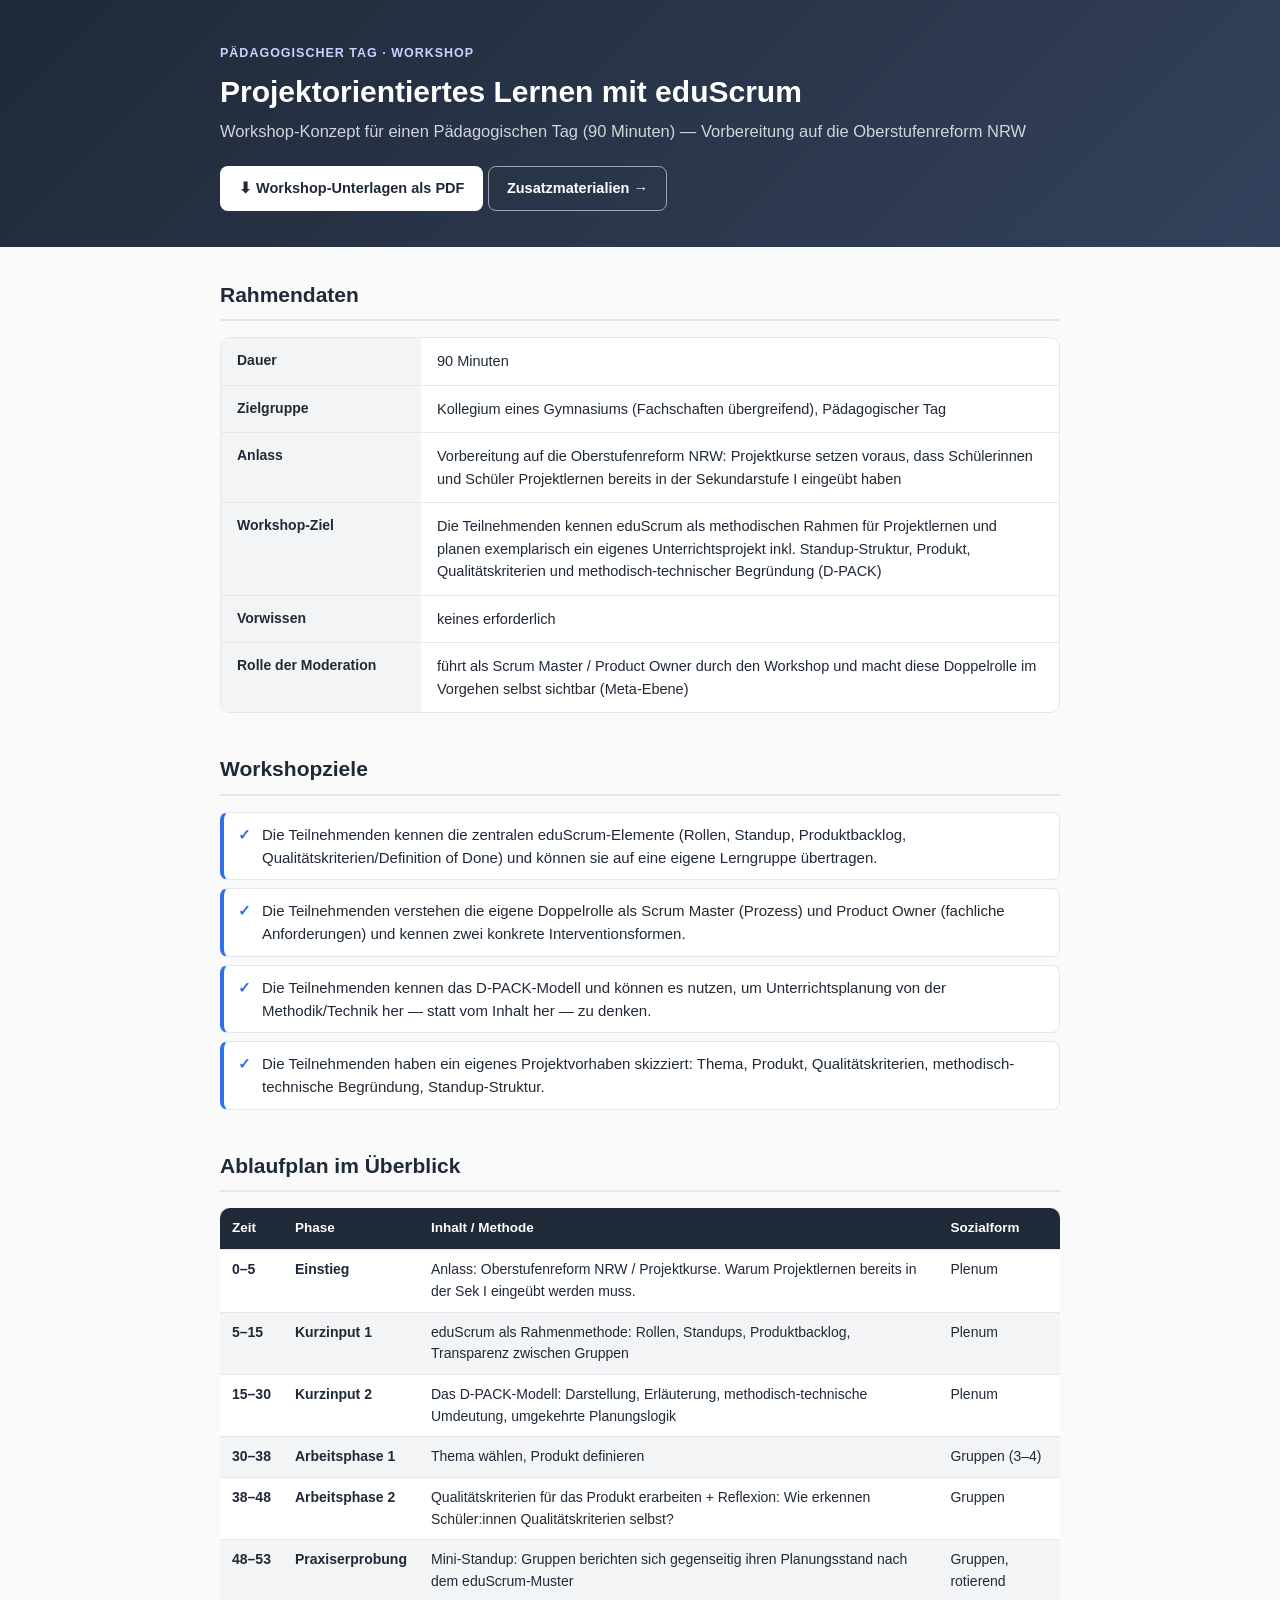
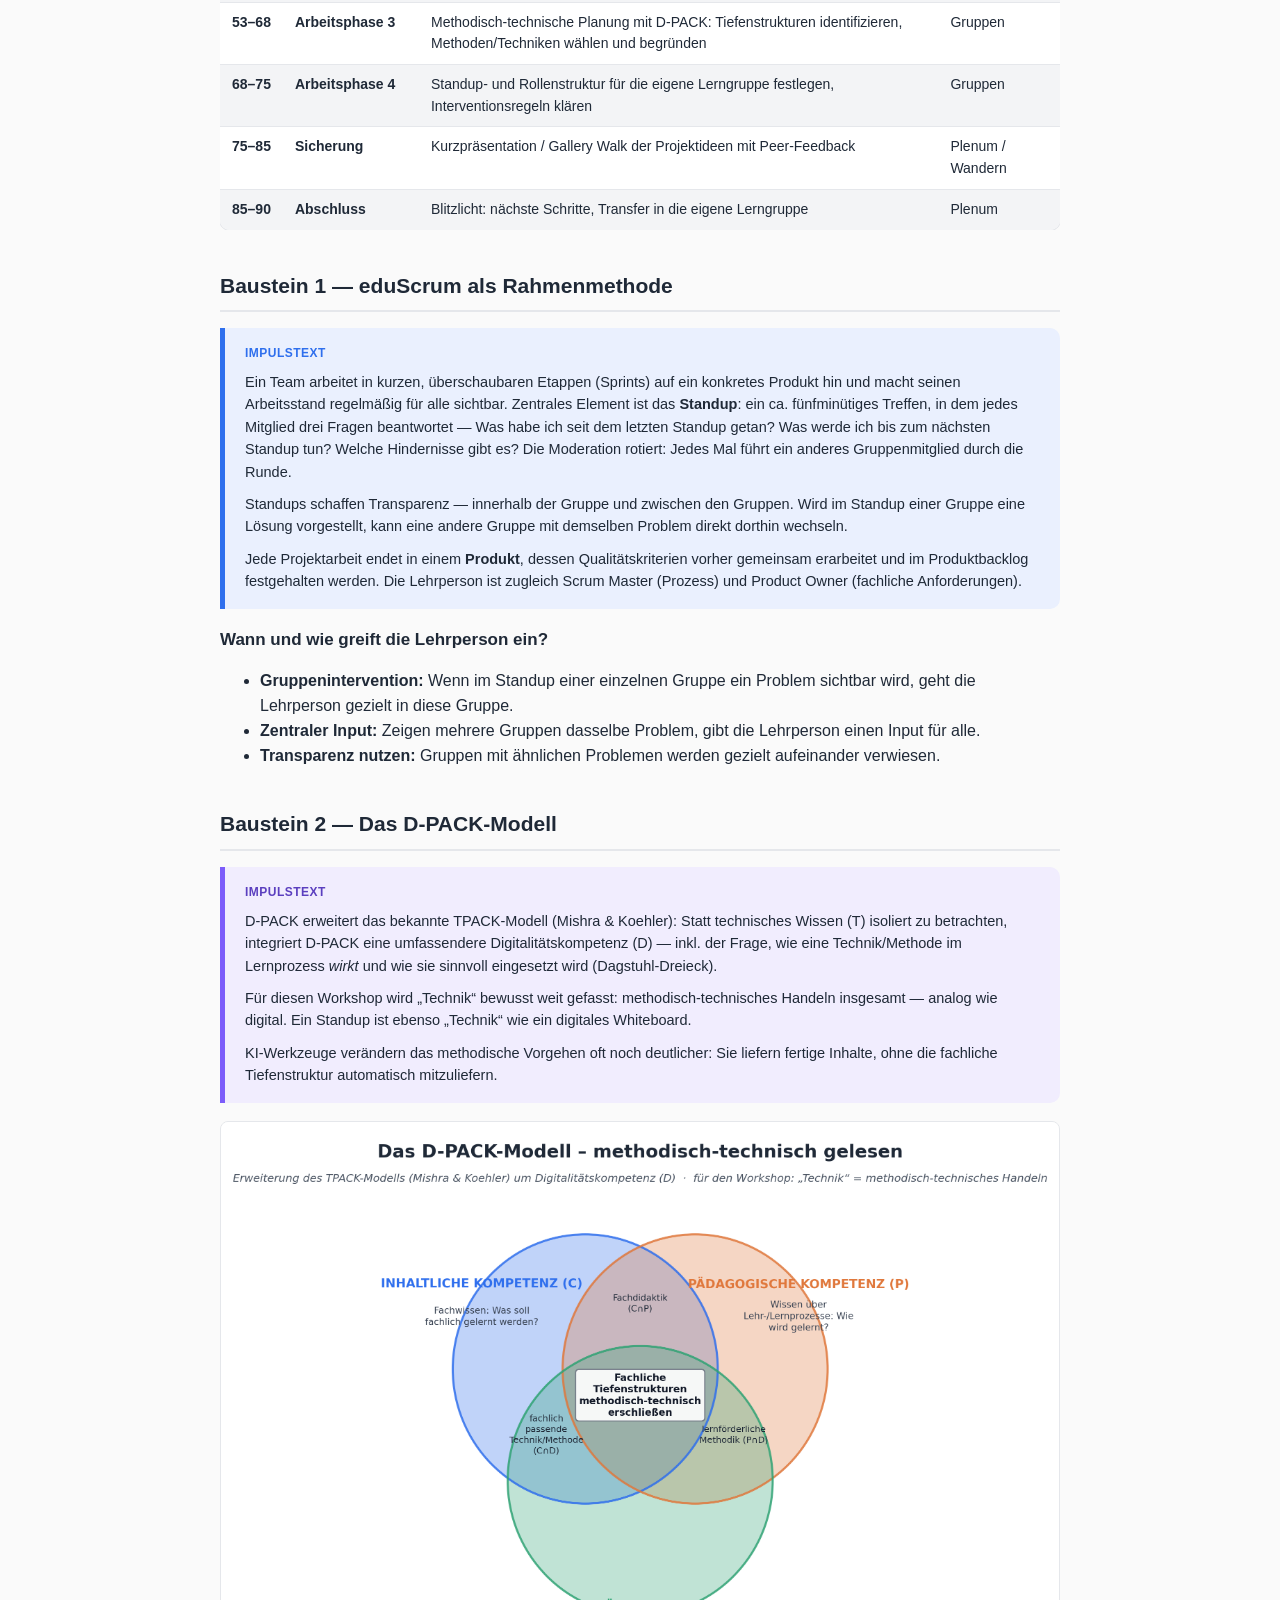
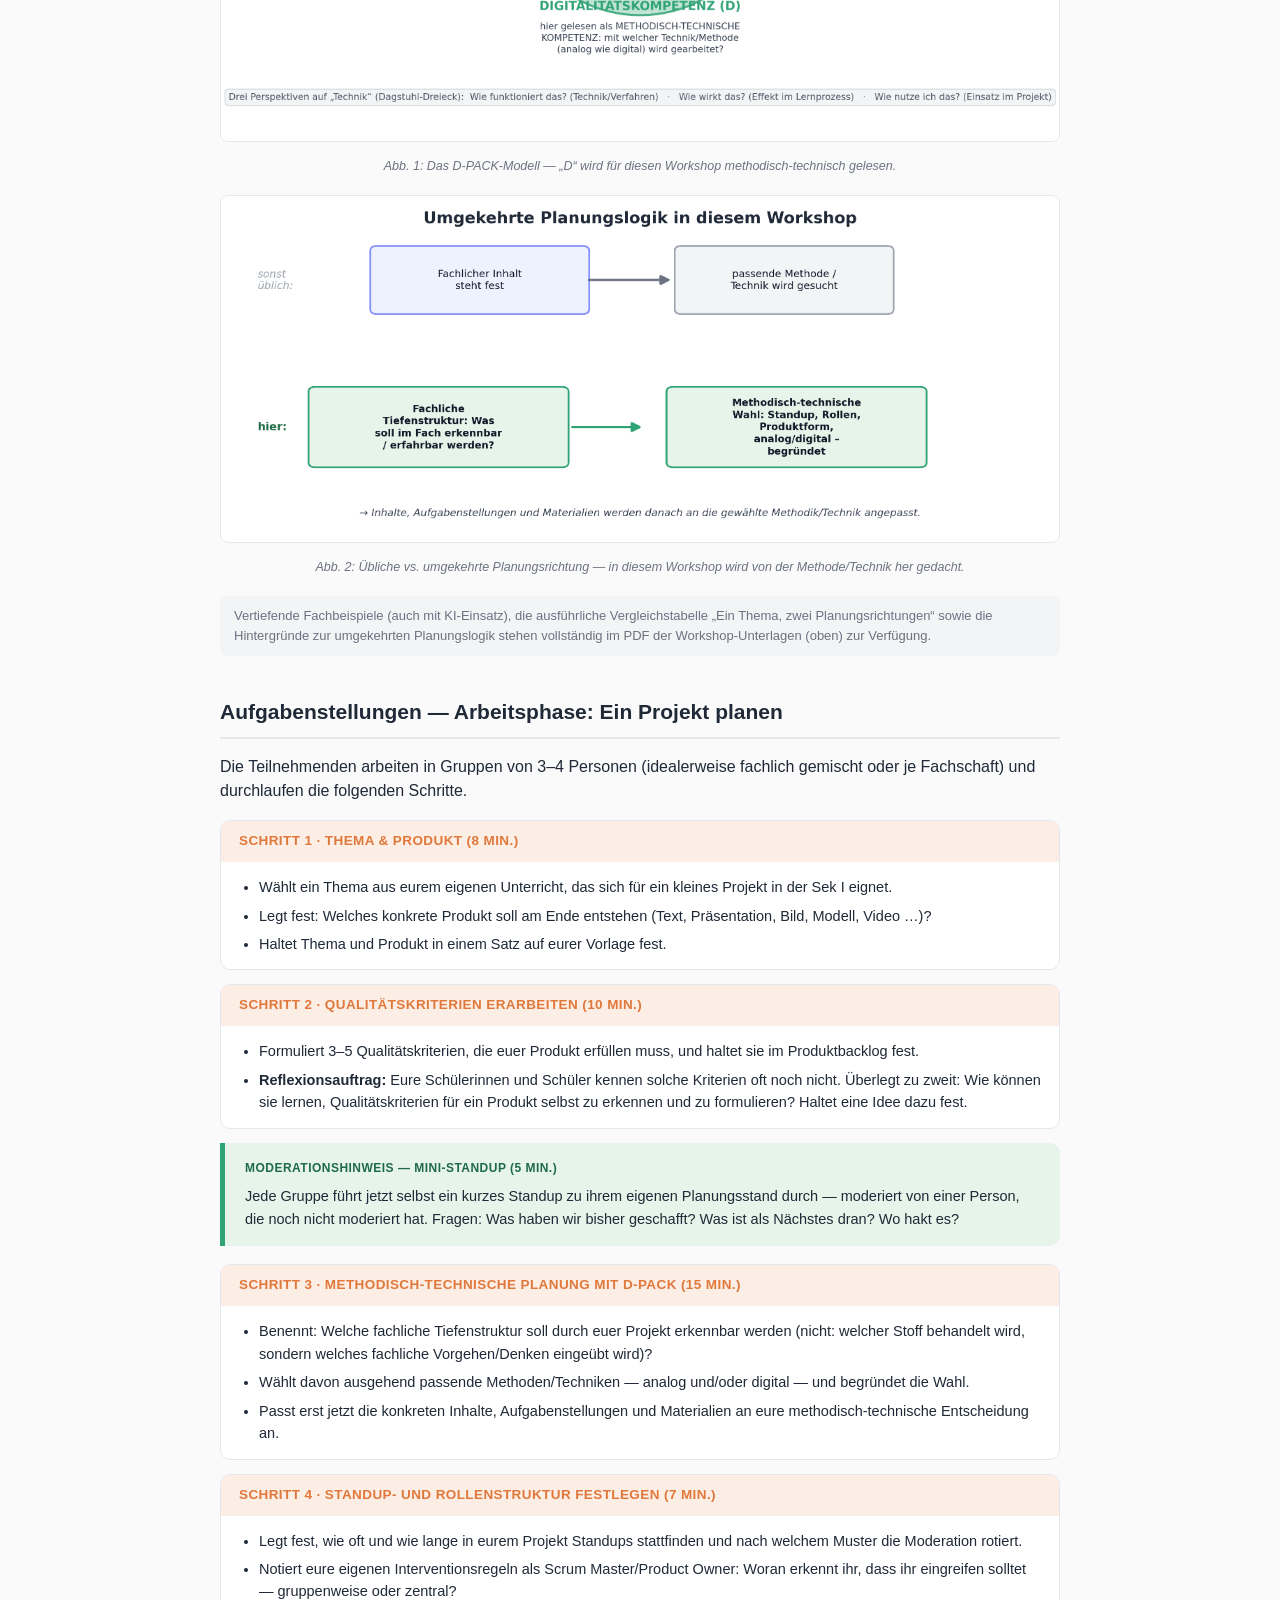
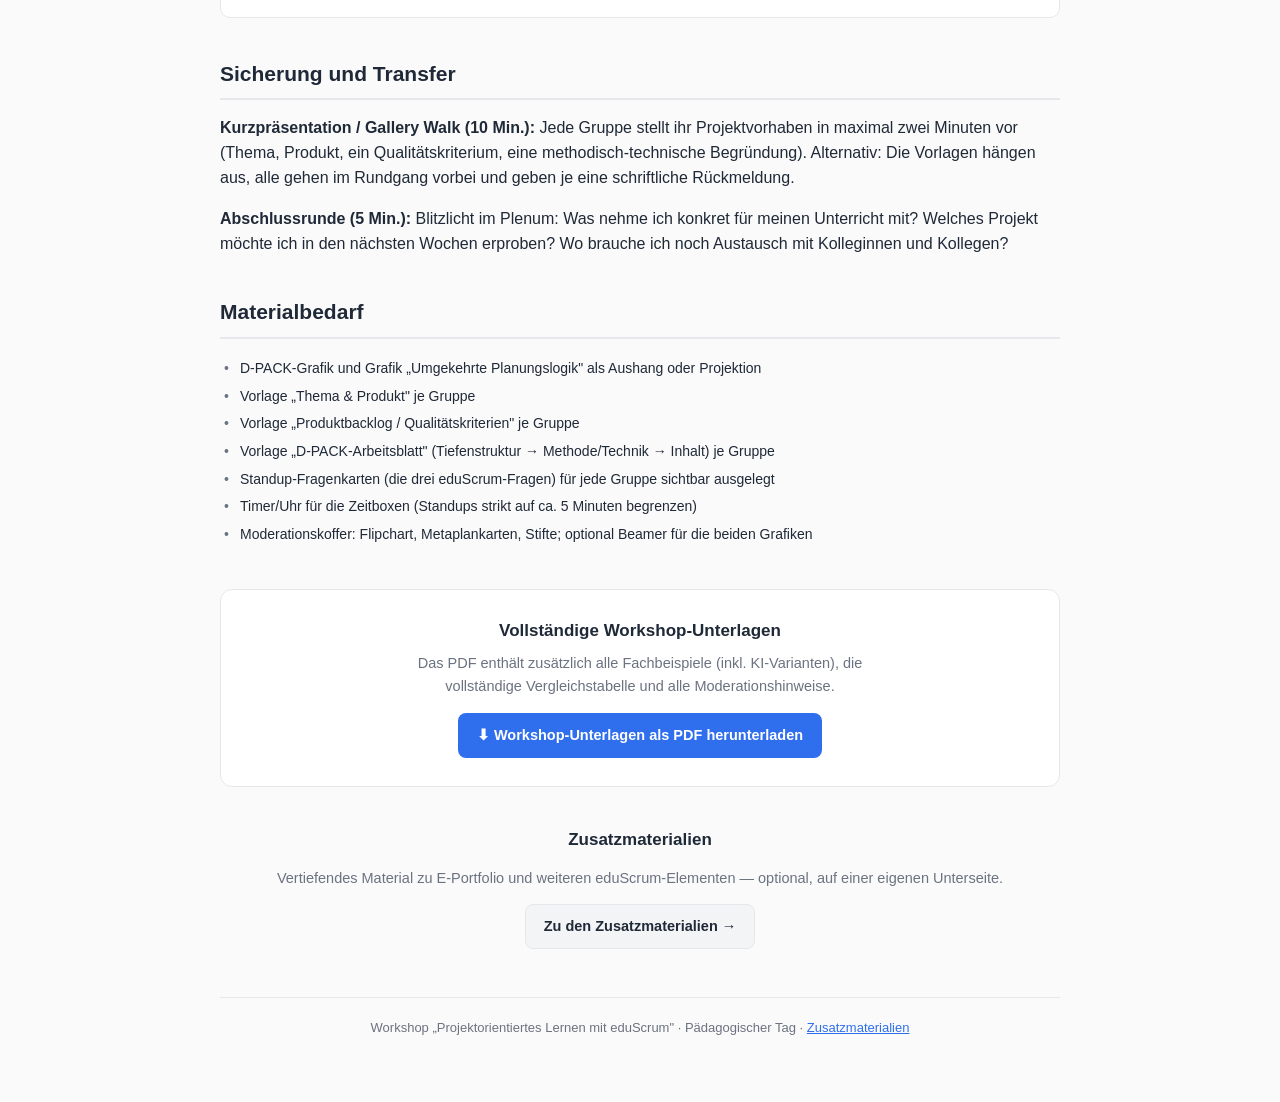
==== index.html @ eadd051d "Hochladen WS" ====
<!DOCTYPE html>
<html lang="de">
<head>
<meta charset="UTF-8">
<meta name="viewport" content="width=device-width, initial-scale=1.0">
<title>Projektorientiertes Lernen mit eduScrum — Workshop</title>
<link rel="stylesheet" href="assets/style.css">
</head>
<body>

<header class="hero">
  <div class="wrap">
    <p class="eyebrow">Pädagogischer Tag · Workshop</p>
    <h1>Projektorientiertes Lernen mit eduScrum</h1>
    <p class="subtitle">Workshop-Konzept für einen Pädagogischen Tag (90 Minuten) — Vorbereitung auf die Oberstufenreform NRW</p>
    <a class="btn btn-primary" href="downloads/workshop_eduscrum_dpack.pdf" download>⬇ Workshop-Unterlagen als PDF</a>
    <a class="btn btn-outline" href="materialien.html">Zusatzmaterialien →</a>
  </div>
</header>

<div class="wrap">

  <section id="rahmen">
    <h2>Rahmendaten</h2>
    <div class="info-grid">
      <div class="k">Dauer</div><div class="v">90 Minuten</div>
      <div class="k">Zielgruppe</div><div class="v">Kollegium eines Gymnasiums (Fachschaften übergreifend), Pädagogischer Tag</div>
      <div class="k">Anlass</div><div class="v">Vorbereitung auf die Oberstufenreform NRW: Projektkurse setzen voraus, dass Schülerinnen und Schüler Projektlernen bereits in der Sekundarstufe I eingeübt haben</div>
      <div class="k">Workshop-Ziel</div><div class="v">Die Teilnehmenden kennen eduScrum als methodischen Rahmen für Projektlernen und planen exemplarisch ein eigenes Unterrichtsprojekt inkl. Standup-Struktur, Produkt, Qualitätskriterien und methodisch-technischer Begründung (D-PACK)</div>
      <div class="k">Vorwissen</div><div class="v">keines erforderlich</div>
      <div class="k">Rolle der Moderation</div><div class="v">führt als Scrum Master / Product Owner durch den Workshop und macht diese Doppelrolle im Vorgehen selbst sichtbar (Meta-Ebene)</div>
    </div>
  </section>

  <section id="ziele">
    <h2>Workshopziele</h2>
    <ul class="goals">
      <li>Die Teilnehmenden kennen die zentralen eduScrum-Elemente (Rollen, Standup, Produktbacklog, Qualitätskriterien/Definition of Done) und können sie auf eine eigene Lerngruppe übertragen.</li>
      <li>Die Teilnehmenden verstehen die eigene Doppelrolle als Scrum Master (Prozess) und Product Owner (fachliche Anforderungen) und kennen zwei konkrete Interventionsformen.</li>
      <li>Die Teilnehmenden kennen das D-PACK-Modell und können es nutzen, um Unterrichtsplanung von der Methodik/Technik her — statt vom Inhalt her — zu denken.</li>
      <li>Die Teilnehmenden haben ein eigenes Projektvorhaben skizziert: Thema, Produkt, Qualitätskriterien, methodisch-technische Begründung, Standup-Struktur.</li>
    </ul>
  </section>

  <section id="verlauf">
    <h2>Ablaufplan im Überblick</h2>
    <div style="overflow-x:auto;">
    <table class="timeline">
      <thead><tr><th>Zeit</th><th>Phase</th><th>Inhalt / Methode</th><th>Sozialform</th></tr></thead>
      <tbody>
        <tr><td class="zeit">0–5</td><td class="phase">Einstieg</td><td>Anlass: Oberstufenreform NRW / Projektkurse. Warum Projektlernen bereits in der Sek I eingeübt werden muss.</td><td>Plenum</td></tr>
        <tr><td class="zeit">5–15</td><td class="phase">Kurzinput 1</td><td>eduScrum als Rahmenmethode: Rollen, Standups, Produktbacklog, Transparenz zwischen Gruppen</td><td>Plenum</td></tr>
        <tr><td class="zeit">15–30</td><td class="phase">Kurzinput 2</td><td>Das D-PACK-Modell: Darstellung, Erläuterung, methodisch-technische Umdeutung, umgekehrte Planungslogik</td><td>Plenum</td></tr>
        <tr><td class="zeit">30–38</td><td class="phase">Arbeitsphase 1</td><td>Thema wählen, Produkt definieren</td><td>Gruppen (3–4)</td></tr>
        <tr><td class="zeit">38–48</td><td class="phase">Arbeitsphase 2</td><td>Qualitätskriterien für das Produkt erarbeiten + Reflexion: Wie erkennen Schüler:innen Qualitätskriterien selbst?</td><td>Gruppen</td></tr>
        <tr><td class="zeit">48–53</td><td class="phase">Praxiserprobung</td><td>Mini-Standup: Gruppen berichten sich gegenseitig ihren Planungsstand nach dem eduScrum-Muster</td><td>Gruppen, rotierend</td></tr>
        <tr><td class="zeit">53–68</td><td class="phase">Arbeitsphase 3</td><td>Methodisch-technische Planung mit D-PACK: Tiefenstrukturen identifizieren, Methoden/Techniken wählen und begründen</td><td>Gruppen</td></tr>
        <tr><td class="zeit">68–75</td><td class="phase">Arbeitsphase 4</td><td>Standup- und Rollenstruktur für die eigene Lerngruppe festlegen, Interventionsregeln klären</td><td>Gruppen</td></tr>
        <tr><td class="zeit">75–85</td><td class="phase">Sicherung</td><td>Kurzpräsentation / Gallery Walk der Projektideen mit Peer-Feedback</td><td>Plenum / Wandern</td></tr>
        <tr><td class="zeit">85–90</td><td class="phase">Abschluss</td><td>Blitzlicht: nächste Schritte, Transfer in die eigene Lerngruppe</td><td>Plenum</td></tr>
      </tbody>
    </table>
    </div>
  </section>

  <section id="eduscrum">
    <h2>Baustein 1 — eduScrum als Rahmenmethode</h2>
    <div class="callout">
      <p class="label">Impulstext</p>
      <p>Ein Team arbeitet in kurzen, überschaubaren Etappen (Sprints) auf ein konkretes Produkt hin und macht seinen Arbeitsstand regelmäßig für alle sichtbar. Zentrales Element ist das <strong>Standup</strong>: ein ca. fünfminütiges Treffen, in dem jedes Mitglied drei Fragen beantwortet — Was habe ich seit dem letzten Standup getan? Was werde ich bis zum nächsten Standup tun? Welche Hindernisse gibt es? Die Moderation rotiert: Jedes Mal führt ein anderes Gruppenmitglied durch die Runde.</p>
      <p>Standups schaffen Transparenz — innerhalb der Gruppe und zwischen den Gruppen. Wird im Standup einer Gruppe eine Lösung vorgestellt, kann eine andere Gruppe mit demselben Problem direkt dorthin wechseln.</p>
      <p>Jede Projektarbeit endet in einem <strong>Produkt</strong>, dessen Qualitätskriterien vorher gemeinsam erarbeitet und im Produktbacklog festgehalten werden. Die Lehrperson ist zugleich Scrum Master (Prozess) und Product Owner (fachliche Anforderungen).</p>
    </div>
    <h3>Wann und wie greift die Lehrperson ein?</h3>
    <ul>
      <li><strong>Gruppenintervention:</strong> Wenn im Standup einer einzelnen Gruppe ein Problem sichtbar wird, geht die Lehrperson gezielt in diese Gruppe.</li>
      <li><strong>Zentraler Input:</strong> Zeigen mehrere Gruppen dasselbe Problem, gibt die Lehrperson einen Input für alle.</li>
      <li><strong>Transparenz nutzen:</strong> Gruppen mit ähnlichen Problemen werden gezielt aufeinander verwiesen.</li>
    </ul>
  </section>

  <section id="dpack">
    <h2>Baustein 2 — Das D-PACK-Modell</h2>
    <div class="callout violet">
      <p class="label">Impulstext</p>
      <p>D-PACK erweitert das bekannte TPACK-Modell (Mishra &amp; Koehler): Statt technisches Wissen (T) isoliert zu betrachten, integriert D-PACK eine umfassendere Digitalitätskompetenz (D) — inkl. der Frage, wie eine Technik/Methode im Lernprozess <em>wirkt</em> und wie sie sinnvoll eingesetzt wird (Dagstuhl-Dreieck).</p>
      <p>Für diesen Workshop wird „Technik“ bewusst weit gefasst: methodisch-technisches Handeln insgesamt — analog wie digital. Ein Standup ist ebenso „Technik“ wie ein digitales Whiteboard.</p>
      <p>KI-Werkzeuge verändern das methodische Vorgehen oft noch deutlicher: Sie liefern fertige Inhalte, ohne die fachliche Tiefenstruktur automatisch mitzuliefern.</p>
    </div>
    <figure>
      <img src="assets/dpack_diagram.png" alt="Das D-PACK-Modell: Content-, Pedagogy- und Digitalitätskompetenz mit Schnittmengen">
      <figcaption>Abb. 1: Das D-PACK-Modell — „D“ wird für diesen Workshop methodisch-technisch gelesen.</figcaption>
    </figure>
    <figure>
      <img src="assets/planning_logic.png" alt="Übliche vs. umgekehrte Planungsrichtung">
      <figcaption>Abb. 2: Übliche vs. umgekehrte Planungsrichtung — in diesem Workshop wird von der Methode/Technik her gedacht.</figcaption>
    </figure>
    <p class="status-note">Vertiefende Fachbeispiele (auch mit KI-Einsatz), die ausführliche Vergleichstabelle „Ein Thema, zwei Planungsrichtungen“ sowie die Hintergründe zur umgekehrten Planungslogik stehen vollständig im PDF der Workshop-Unterlagen (oben) zur Verfügung.</p>
  </section>

  <section id="aufgaben">
    <h2>Aufgabenstellungen — Arbeitsphase: Ein Projekt planen</h2>
    <p>Die Teilnehmenden arbeiten in Gruppen von 3–4 Personen (idealerweise fachlich gemischt oder je Fachschaft) und durchlaufen die folgenden Schritte.</p>

    <div class="task-step">
      <div class="task-head">Schritt 1 · Thema &amp; Produkt (8 Min.)</div>
      <div class="task-body">
        <ul>
          <li>Wählt ein Thema aus eurem eigenen Unterricht, das sich für ein kleines Projekt in der Sek I eignet.</li>
          <li>Legt fest: Welches konkrete Produkt soll am Ende entstehen (Text, Präsentation, Bild, Modell, Video …)?</li>
          <li>Haltet Thema und Produkt in einem Satz auf eurer Vorlage fest.</li>
        </ul>
      </div>
    </div>

    <div class="task-step">
      <div class="task-head">Schritt 2 · Qualitätskriterien erarbeiten (10 Min.)</div>
      <div class="task-body">
        <ul>
          <li>Formuliert 3–5 Qualitätskriterien, die euer Produkt erfüllen muss, und haltet sie im Produktbacklog fest.</li>
          <li><strong>Reflexionsauftrag:</strong> Eure Schülerinnen und Schüler kennen solche Kriterien oft noch nicht. Überlegt zu zweit: Wie können sie lernen, Qualitätskriterien für ein Produkt selbst zu erkennen und zu formulieren? Haltet eine Idee dazu fest.</li>
        </ul>
      </div>
    </div>

    <div class="callout green">
      <p class="label">Moderationshinweis — Mini-Standup (5 Min.)</p>
      <p>Jede Gruppe führt jetzt selbst ein kurzes Standup zu ihrem eigenen Planungsstand durch — moderiert von einer Person, die noch nicht moderiert hat. Fragen: Was haben wir bisher geschafft? Was ist als Nächstes dran? Wo hakt es?</p>
    </div>

    <div class="task-step">
      <div class="task-head">Schritt 3 · Methodisch-technische Planung mit D-PACK (15 Min.)</div>
      <div class="task-body">
        <ul>
          <li>Benennt: Welche fachliche Tiefenstruktur soll durch euer Projekt erkennbar werden (nicht: welcher Stoff behandelt wird, sondern welches fachliche Vorgehen/Denken eingeübt wird)?</li>
          <li>Wählt davon ausgehend passende Methoden/Techniken — analog und/oder digital — und begründet die Wahl.</li>
          <li>Passt erst jetzt die konkreten Inhalte, Aufgabenstellungen und Materialien an eure methodisch-technische Entscheidung an.</li>
        </ul>
      </div>
    </div>

    <div class="task-step">
      <div class="task-head">Schritt 4 · Standup- und Rollenstruktur festlegen (7 Min.)</div>
      <div class="task-body">
        <ul>
          <li>Legt fest, wie oft und wie lange in eurem Projekt Standups stattfinden und nach welchem Muster die Moderation rotiert.</li>
          <li>Notiert eure eigenen Interventionsregeln als Scrum Master/Product Owner: Woran erkennt ihr, dass ihr eingreifen solltet — gruppenweise oder zentral?</li>
        </ul>
      </div>
    </div>
  </section>

  <section id="sicherung">
    <h2>Sicherung und Transfer</h2>
    <p><strong>Kurzpräsentation / Gallery Walk (10 Min.):</strong> Jede Gruppe stellt ihr Projektvorhaben in maximal zwei Minuten vor (Thema, Produkt, ein Qualitätskriterium, eine methodisch-technische Begründung). Alternativ: Die Vorlagen hängen aus, alle gehen im Rundgang vorbei und geben je eine schriftliche Rückmeldung.</p>
    <p><strong>Abschlussrunde (5 Min.):</strong> Blitzlicht im Plenum: Was nehme ich konkret für meinen Unterricht mit? Welches Projekt möchte ich in den nächsten Wochen erproben? Wo brauche ich noch Austausch mit Kolleginnen und Kollegen?</p>
  </section>

  <section id="material">
    <h2>Materialbedarf</h2>
    <ul class="materiallist">
      <li>D-PACK-Grafik und Grafik „Umgekehrte Planungslogik" als Aushang oder Projektion</li>
      <li>Vorlage „Thema &amp; Produkt" je Gruppe</li>
      <li>Vorlage „Produktbacklog / Qualitätskriterien" je Gruppe</li>
      <li>Vorlage „D-PACK-Arbeitsblatt" (Tiefenstruktur → Methode/Technik → Inhalt) je Gruppe</li>
      <li>Standup-Fragenkarten (die drei eduScrum-Fragen) für jede Gruppe sichtbar ausgelegt</li>
      <li>Timer/Uhr für die Zeitboxen (Standups strikt auf ca. 5 Minuten begrenzen)</li>
      <li>Moderationskoffer: Flipchart, Metaplankarten, Stifte; optional Beamer für die beiden Grafiken</li>
    </ul>
  </section>

  <section id="downloads" style="text-align:center; background:#fff; border:1px solid var(--border); border-radius:12px; padding:28px 20px;">
    <h3 style="margin-top:0;">Vollständige Workshop-Unterlagen</h3>
    <p style="font-size:14.5px; color:var(--gray); max-width:520px; margin:0 auto 16px;">Das PDF enthält zusätzlich alle Fachbeispiele (inkl. KI-Varianten), die vollständige Vergleichstabelle und alle Moderationshinweise.</p>
    <a class="btn btn-download" href="downloads/workshop_eduscrum_dpack.pdf" download>⬇ Workshop-Unterlagen als PDF herunterladen</a>
  </section>

  <section id="zusatz-link" style="text-align:center;">
    <h3>Zusatzmaterialien</h3>
    <p style="font-size:14.5px; color:var(--gray);">Vertiefendes Material zu E-Portfolio und weiteren eduScrum-Elementen — optional, auf einer eigenen Unterseite.</p>
    <a class="btn btn-secondary" href="materialien.html">Zu den Zusatzmaterialien →</a>
  </section>

  <footer class="page-footer">
    Workshop „Projektorientiertes Lernen mit eduScrum" · Pädagogischer Tag · <a href="materialien.html">Zusatzmaterialien</a>
  </footer>

</div>
</body>
</html>
---- assets/style.css ----
:root {
  --blue: #2F6FED;
  --blue-light: #EAF0FE;
  --green: #2FA374;
  --green-light: #E6F4EA;
  --orange: #E0783C;
  --orange-light: #FCEEE4;
  --violet: #7C5CFA;
  --violet-light: #F1EDFE;
  --violet-label: #5B3FBF;
  --teal: #0E9488;
  --teal-light: #E6F7F5;
  --gray: #6B7280;
  --gray-light: #F3F4F6;
  --dark: #1F2937;
  --border: #E5E7EB;
  --bg: #FAFAFA;
}

* { box-sizing: border-box; }

body {
  margin: 0;
  font-family: "Segoe UI", -apple-system, BlinkMacSystemFont, Calibri, Roboto, Arial, sans-serif;
  color: var(--dark);
  background: var(--bg);
  line-height: 1.55;
}

.wrap {
  max-width: 880px;
  margin: 0 auto;
  padding: 0 20px 64px;
}

header.hero {
  background: linear-gradient(135deg, var(--dark) 0%, #33415c 100%);
  color: #fff;
  padding: 44px 20px 36px;
  margin-bottom: 32px;
}

header.hero .wrap { padding-bottom: 0; }

.eyebrow {
  text-transform: uppercase;
  letter-spacing: 0.08em;
  font-size: 12.5px;
  font-weight: 600;
  color: #C7D2FE;
  margin: 0 0 10px;
}

h1 {
  font-size: 30px;
  margin: 0 0 8px;
  line-height: 1.25;
}

.subtitle {
  font-size: 16.5px;
  color: #D1D5DB;
  margin: 0 0 22px;
}

nav.crumb {
  font-size: 14px;
  margin-bottom: 6px;
}
nav.crumb a { color: #C7D2FE; }

.btn {
  display: inline-flex;
  align-items: center;
  gap: 8px;
  padding: 10px 18px;
  border-radius: 8px;
  font-weight: 600;
  font-size: 14.5px;
  text-decoration: none;
  border: 1.5px solid transparent;
  transition: transform .05s ease;
}
.btn:active { transform: scale(0.98); }

.btn-primary {
  background: #fff;
  color: var(--dark);
}
.btn-primary:hover { background: #EEF0F3; }

.btn-outline {
  background: transparent;
  color: #fff;
  border-color: rgba(255,255,255,0.55);
}
.btn-outline:hover { background: rgba(255,255,255,0.12); }

.btn-download {
  background: var(--blue);
  color: #fff;
}
.btn-download:hover { background: #2559c7; }

.btn-secondary {
  background: var(--gray-light);
  color: var(--dark);
  border-color: var(--border);
}
.btn-secondary:hover { background: #E9EAEC; }

section { margin-bottom: 40px; }

h2 {
  font-size: 21px;
  border-bottom: 2px solid var(--border);
  padding-bottom: 8px;
  margin: 0 0 16px;
}

h3 {
  font-size: 17px;
  margin: 0 0 8px;
}

.info-grid {
  display: grid;
  grid-template-columns: 200px 1fr;
  border: 1px solid var(--border);
  border-radius: 10px;
  overflow: hidden;
  background: #fff;
}
.info-grid > div { padding: 12px 16px; border-bottom: 1px solid var(--border); }
.info-grid > div:nth-last-child(-n+2) { border-bottom: none; }
.info-grid .k {
  background: var(--gray-light);
  font-weight: 600;
  font-size: 14px;
}
.info-grid .v { font-size: 14.5px; }

@media (max-width: 560px) {
  .info-grid { grid-template-columns: 1fr; }
  .info-grid .k { border-bottom: none; padding-bottom: 4px; }
  .info-grid .v { padding-top: 0; }
}

ul.goals { padding-left: 0; list-style: none; margin: 0; }
ul.goals li {
  position: relative;
  padding: 10px 14px 10px 38px;
  margin-bottom: 8px;
  background: #fff;
  border: 1px solid var(--border);
  border-left: 4px solid var(--blue);
  border-radius: 8px;
  font-size: 15px;
}
ul.goals li::before {
  content: "✓";
  position: absolute;
  left: 14px;
  top: 10px;
  color: var(--blue);
  font-weight: 700;
}

table.timeline {
  width: 100%;
  border-collapse: collapse;
  background: #fff;
  border-radius: 10px;
  overflow: hidden;
  font-size: 14px;
  box-shadow: 0 0 0 1px var(--border);
}
table.timeline th {
  background: var(--dark);
  color: #fff;
  text-align: left;
  padding: 10px 12px;
  font-weight: 600;
  font-size: 13.5px;
}
table.timeline td {
  padding: 9px 12px;
  border-top: 1px solid var(--border);
  vertical-align: top;
}
table.timeline tr:nth-child(even) td { background: var(--gray-light); }
table.timeline td.zeit { font-weight: 700; white-space: nowrap; }
table.timeline td.phase { font-weight: 600; white-space: nowrap; }

.callout {
  border-left: 5px solid var(--blue);
  background: var(--blue-light);
  border-radius: 0 10px 10px 0;
  padding: 16px 20px;
  margin: 0 0 18px;
}
.callout .label {
  text-transform: uppercase;
  letter-spacing: 0.04em;
  font-weight: 700;
  font-size: 12px;
  color: var(--blue);
  margin: 0 0 8px;
}
.callout p { margin: 0 0 10px; font-size: 14.5px; }
.callout p:last-child { margin-bottom: 0; }

.callout.green { border-color: var(--green); background: var(--green-light); }
.callout.green .label { color: #1F6B46; }
.callout.orange { border-color: var(--orange); background: var(--orange-light); }
.callout.orange .label { color: var(--orange); }
.callout.violet { border-color: var(--violet); background: var(--violet-light); }
.callout.violet .label { color: var(--violet-label); }
.callout.teal { border-color: var(--teal); background: var(--teal-light); }
.callout.teal .label { color: #0B6E64; }

.task-step {
  background: #fff;
  border: 1px solid var(--border);
  border-radius: 10px;
  margin-bottom: 14px;
  overflow: hidden;
}
.task-step .task-head {
  background: var(--orange-light);
  color: var(--orange);
  font-weight: 700;
  font-size: 13.5px;
  padding: 10px 18px;
  text-transform: uppercase;
  letter-spacing: 0.03em;
}
.task-step .task-body { padding: 14px 18px; font-size: 14.5px; }
.task-step .task-body ul { margin: 0; padding-left: 20px; }
.task-step .task-body li { margin-bottom: 6px; }
.task-step .task-body li:last-child { margin-bottom: 0; }

figure {
  margin: 18px 0;
  text-align: center;
}
figure img {
  max-width: 100%;
  border-radius: 8px;
  border: 1px solid var(--border);
}
figcaption {
  font-size: 12.5px;
  color: var(--gray);
  font-style: italic;
  margin-top: 8px;
}

.material-card {
  background: #fff;
  border: 1px solid var(--border);
  border-radius: 12px;
  padding: 22px 24px;
  margin-bottom: 22px;
}
.material-card .tag {
  display: inline-block;
  font-size: 11.5px;
  font-weight: 700;
  text-transform: uppercase;
  letter-spacing: 0.05em;
  padding: 3px 10px;
  border-radius: 999px;
  margin-bottom: 10px;
}
.material-card.teal .tag { background: var(--teal-light); color: #0B6E64; }
.material-card.violet .tag { background: var(--violet-light); color: var(--violet-label); }
.material-card h3 { margin-bottom: 10px; font-size: 19px; }
.material-card p { font-size: 14.5px; margin: 0 0 12px; }
.material-card ul { font-size: 14.5px; padding-left: 20px; margin: 0 0 14px; }
.material-card li { margin-bottom: 5px; }

.status-note {
  font-size: 13px;
  color: var(--gray);
  background: var(--gray-light);
  border-radius: 8px;
  padding: 10px 14px;
  margin-bottom: 14px;
}

.materiallist { list-style: none; padding: 0; margin: 0 0 14px; }
.materiallist li { padding: 3px 0 3px 20px; position: relative; font-size: 14px; }
.materiallist li::before { content: "•"; position: absolute; left: 4px; color: var(--gray); }

footer.page-footer {
  border-top: 1px solid var(--border);
  margin-top: 48px;
  padding-top: 20px;
  font-size: 13px;
  color: var(--gray);
  text-align: center;
}
footer.page-footer a { color: var(--blue); }
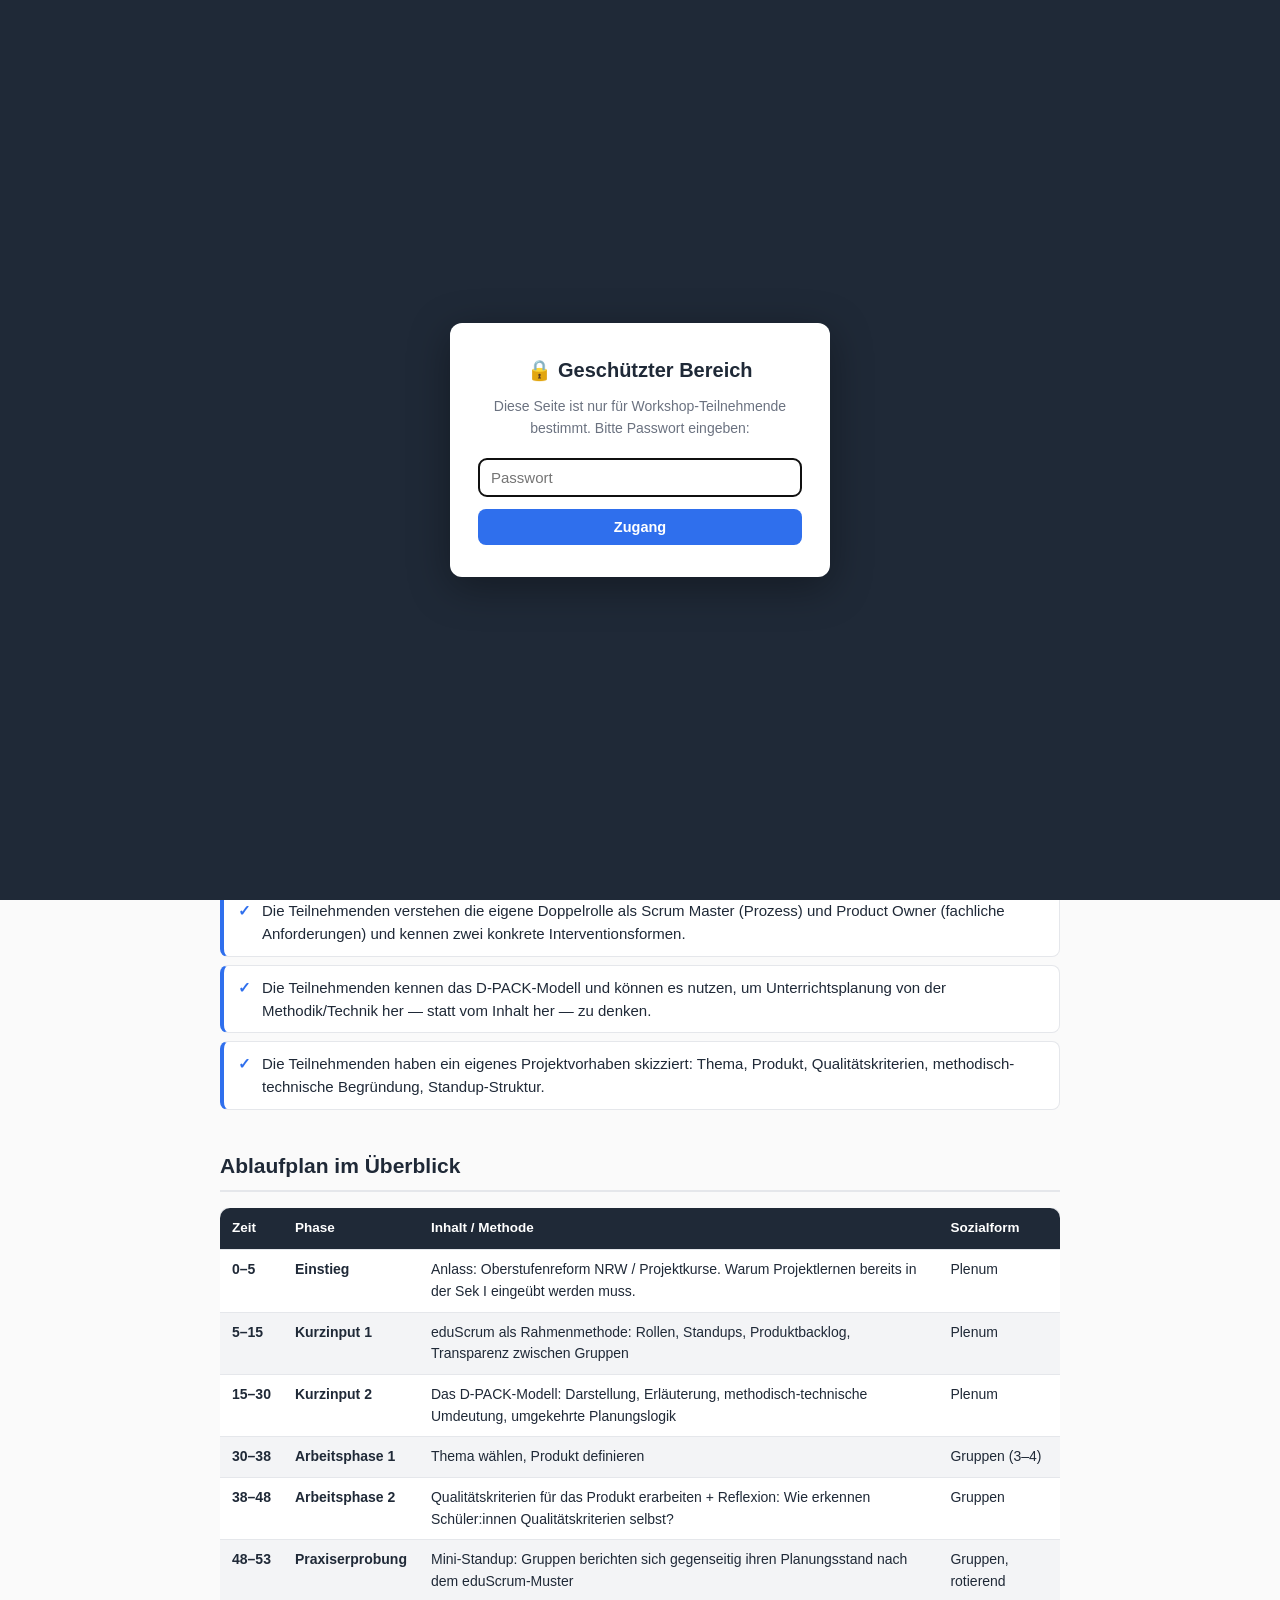
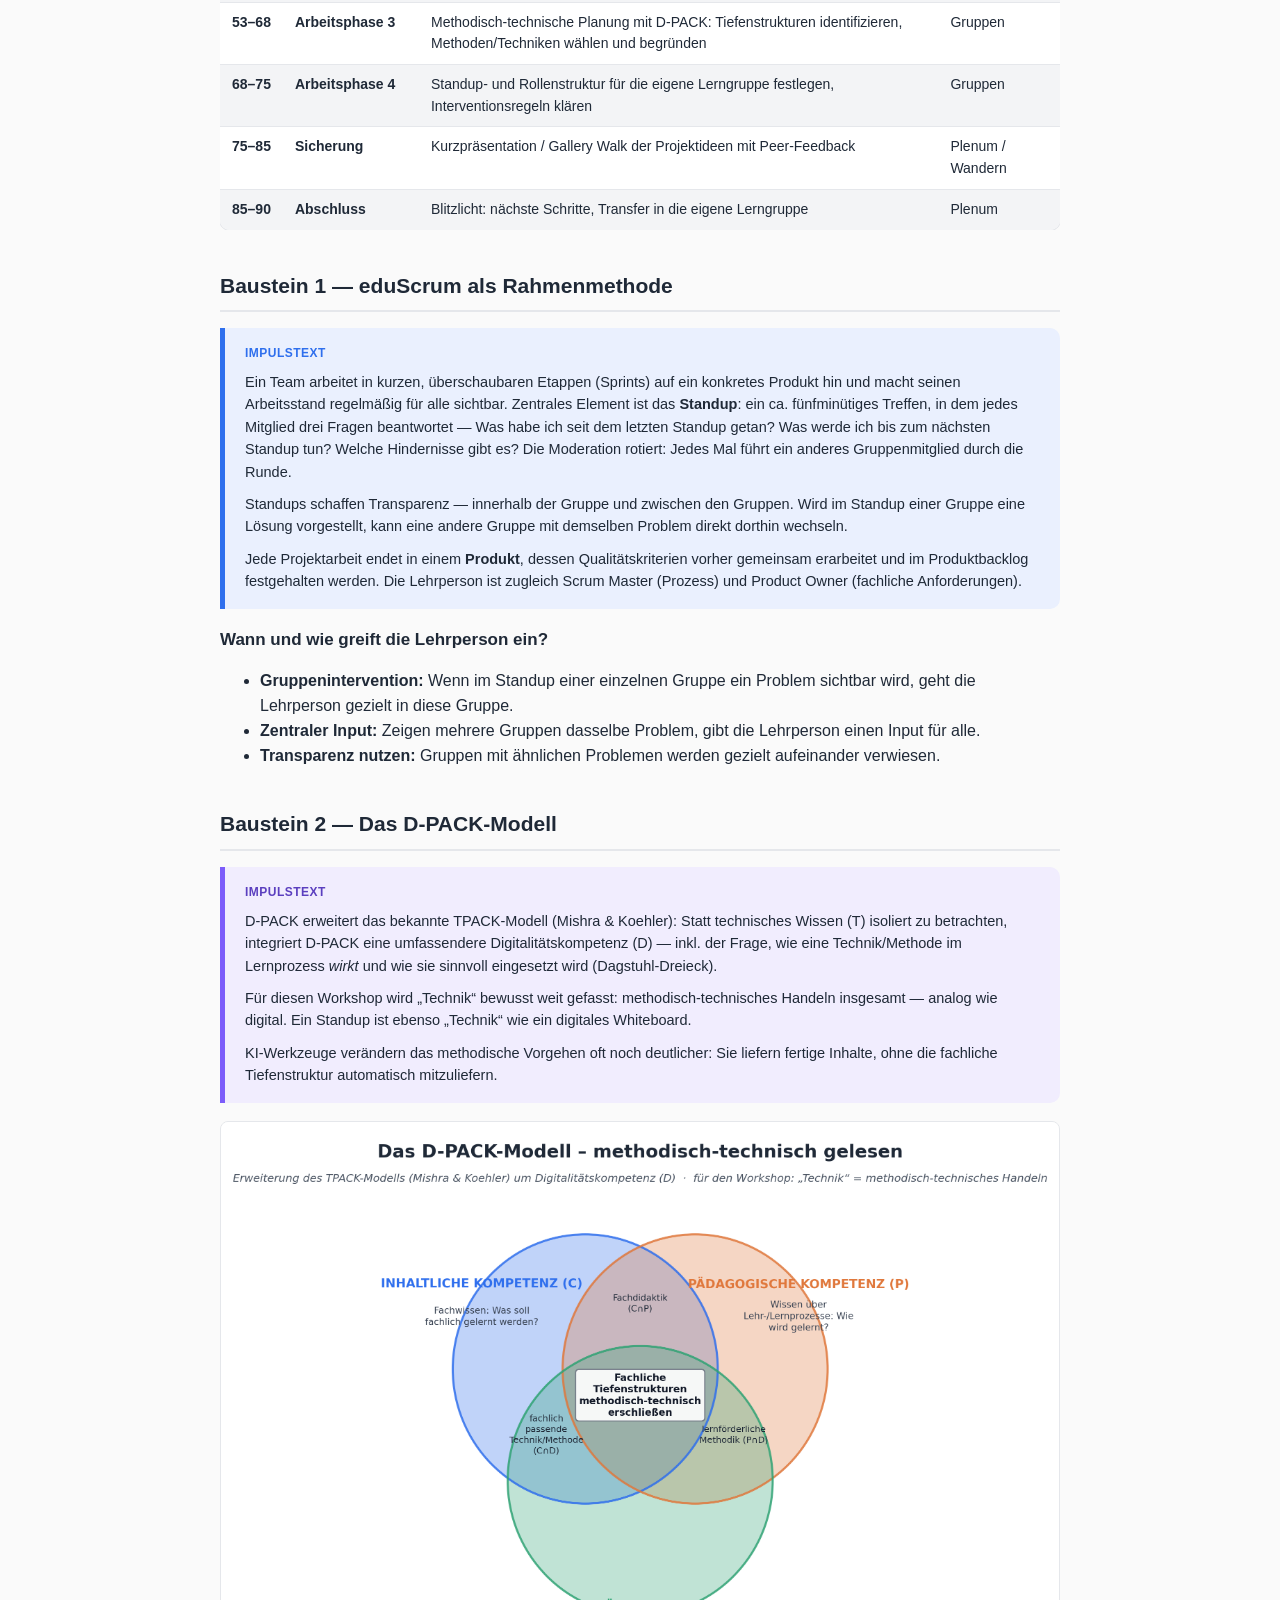
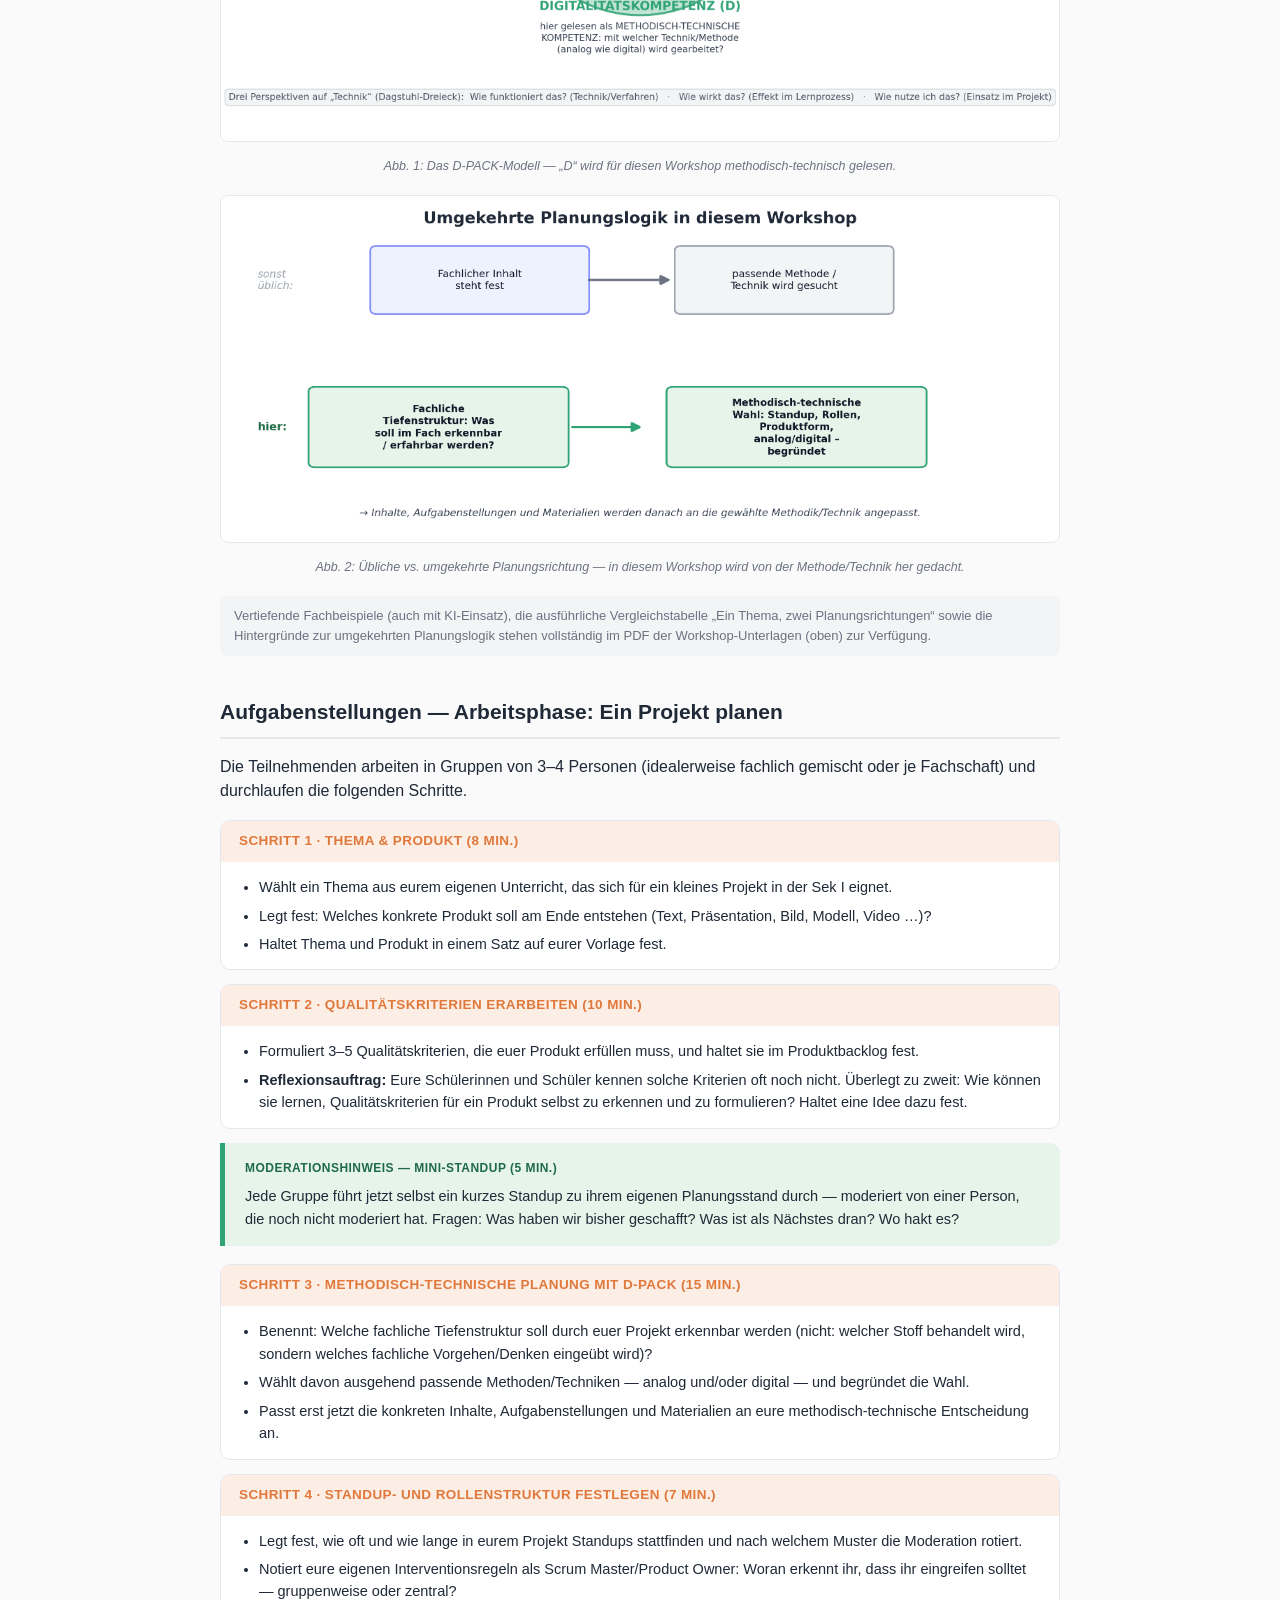
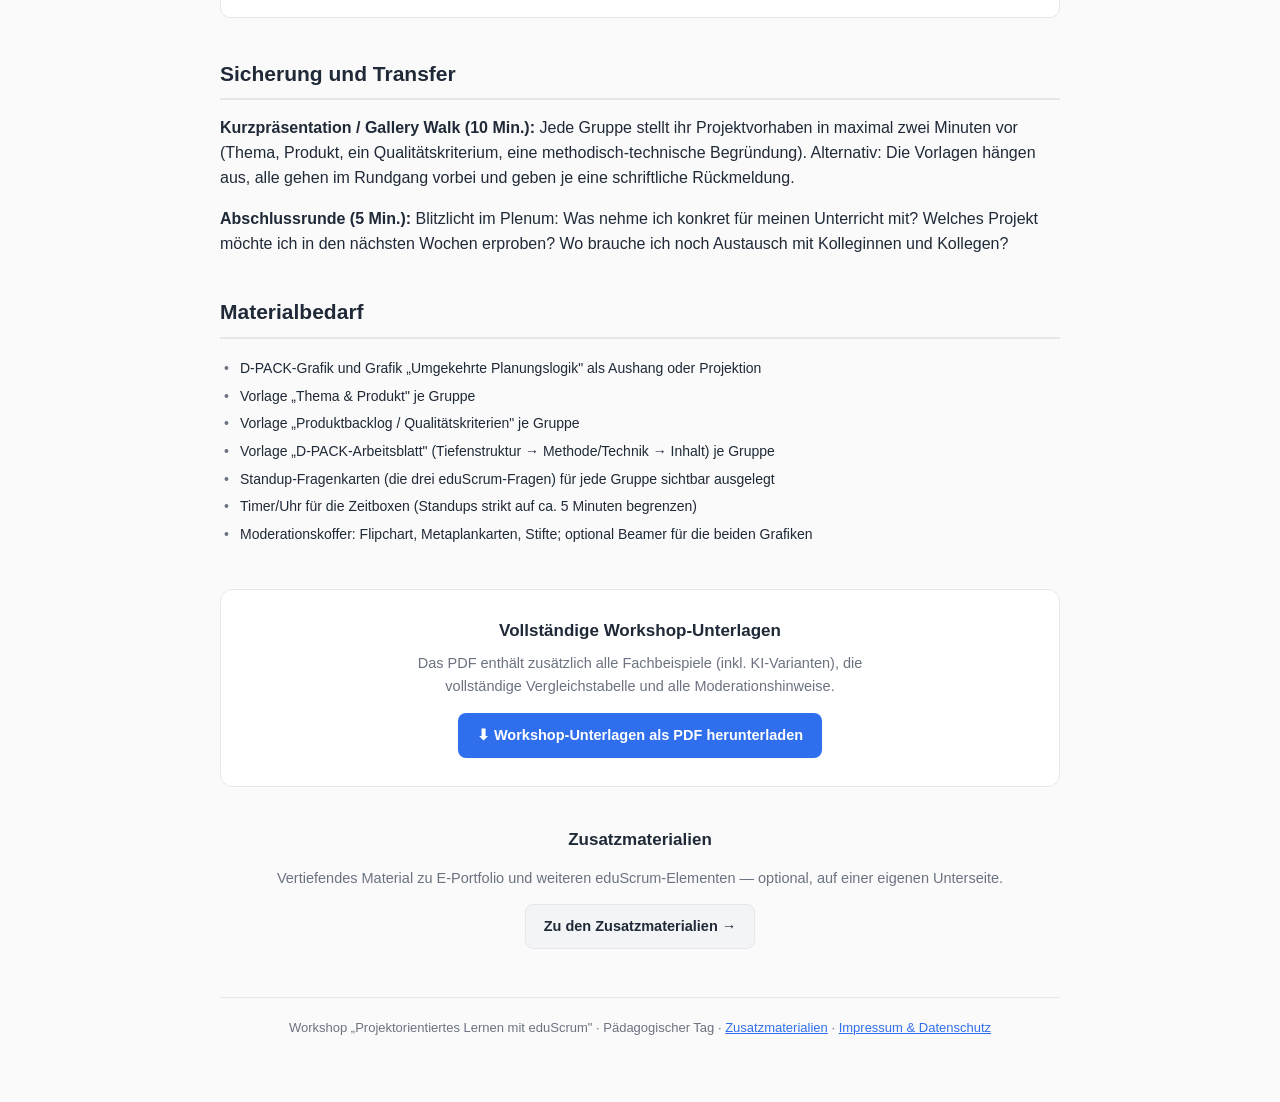
==== commit ee2dd64d: "update PW" ====
--- a/index.html
+++ b/index.html
@@ -7,6 +7,28 @@
 <link rel="stylesheet" href="assets/style.css">
 </head>
 <body>
+
+<div id="gate-overlay">
+  <div class="gate-box">
+    <h2>🔒 Geschützter Bereich</h2>
+    <p>Diese Seite ist nur für Workshop-Teilnehmende bestimmt. Bitte Passwort eingeben:</p>
+    <form id="gate-form">
+      <input type="password" id="gate-input" autocomplete="off" placeholder="Passwort" required>
+      <button type="submit">Zugang</button>
+      <p id="gate-error" hidden>Falsches Passwort — bitte erneut versuchen.</p>
+    </form>
+  </div>
+</div>
+<script>
+  (function () {
+    try {
+      if (sessionStorage.getItem("ws_eduscrum_auth") === "1") {
+        var o = document.getElementById("gate-overlay");
+        if (o) o.remove();
+      }
+    } catch (e) {}
+  })();
+</script>
 
 <header class="hero">
   <div class="wrap">
@@ -182,9 +204,10 @@
   </section>
 
   <footer class="page-footer">
-    Workshop „Projektorientiertes Lernen mit eduScrum" · Pädagogischer Tag · <a href="materialien.html">Zusatzmaterialien</a>
+    Workshop „Projektorientiertes Lernen mit eduScrum" · Pädagogischer Tag · <a href="materialien.html">Zusatzmaterialien</a> · <a href="impressum.html">Impressum &amp; Datenschutz</a>
   </footer>
 
 </div>
+<script src="assets/gate.js"></script>
 </body>
 </html>
--- a/assets/style.css
+++ b/assets/style.css
@@ -302,3 +302,62 @@
   text-align: center;
 }
 footer.page-footer a { color: var(--blue); }
+
+/* Password gate */
+#gate-overlay {
+  position: fixed;
+  inset: 0;
+  z-index: 9999;
+  background: var(--dark);
+  display: flex;
+  align-items: center;
+  justify-content: center;
+  padding: 20px;
+}
+#gate-overlay .gate-box {
+  background: #fff;
+  border-radius: 12px;
+  padding: 32px 28px;
+  max-width: 380px;
+  width: 100%;
+  text-align: center;
+  box-shadow: 0 10px 40px rgba(0,0,0,0.35);
+}
+#gate-overlay h2 {
+  margin: 0 0 10px;
+  font-size: 20px;
+  color: var(--dark);
+  border: none;
+  padding: 0;
+}
+#gate-overlay p {
+  font-size: 14px;
+  color: var(--gray);
+  margin: 0 0 18px;
+}
+#gate-overlay input[type="password"] {
+  width: 100%;
+  padding: 10px 12px;
+  border: 1.5px solid var(--border);
+  border-radius: 8px;
+  font-size: 15px;
+  margin-bottom: 12px;
+  box-sizing: border-box;
+}
+#gate-overlay button {
+  width: 100%;
+  padding: 10px;
+  border-radius: 8px;
+  border: none;
+  background: var(--blue);
+  color: #fff;
+  font-weight: 600;
+  font-size: 14.5px;
+  cursor: pointer;
+}
+#gate-overlay button:hover { background: #2559c7; }
+#gate-overlay #gate-error {
+  color: var(--orange);
+  font-size: 13px;
+  margin: 10px 0 0;
+}
